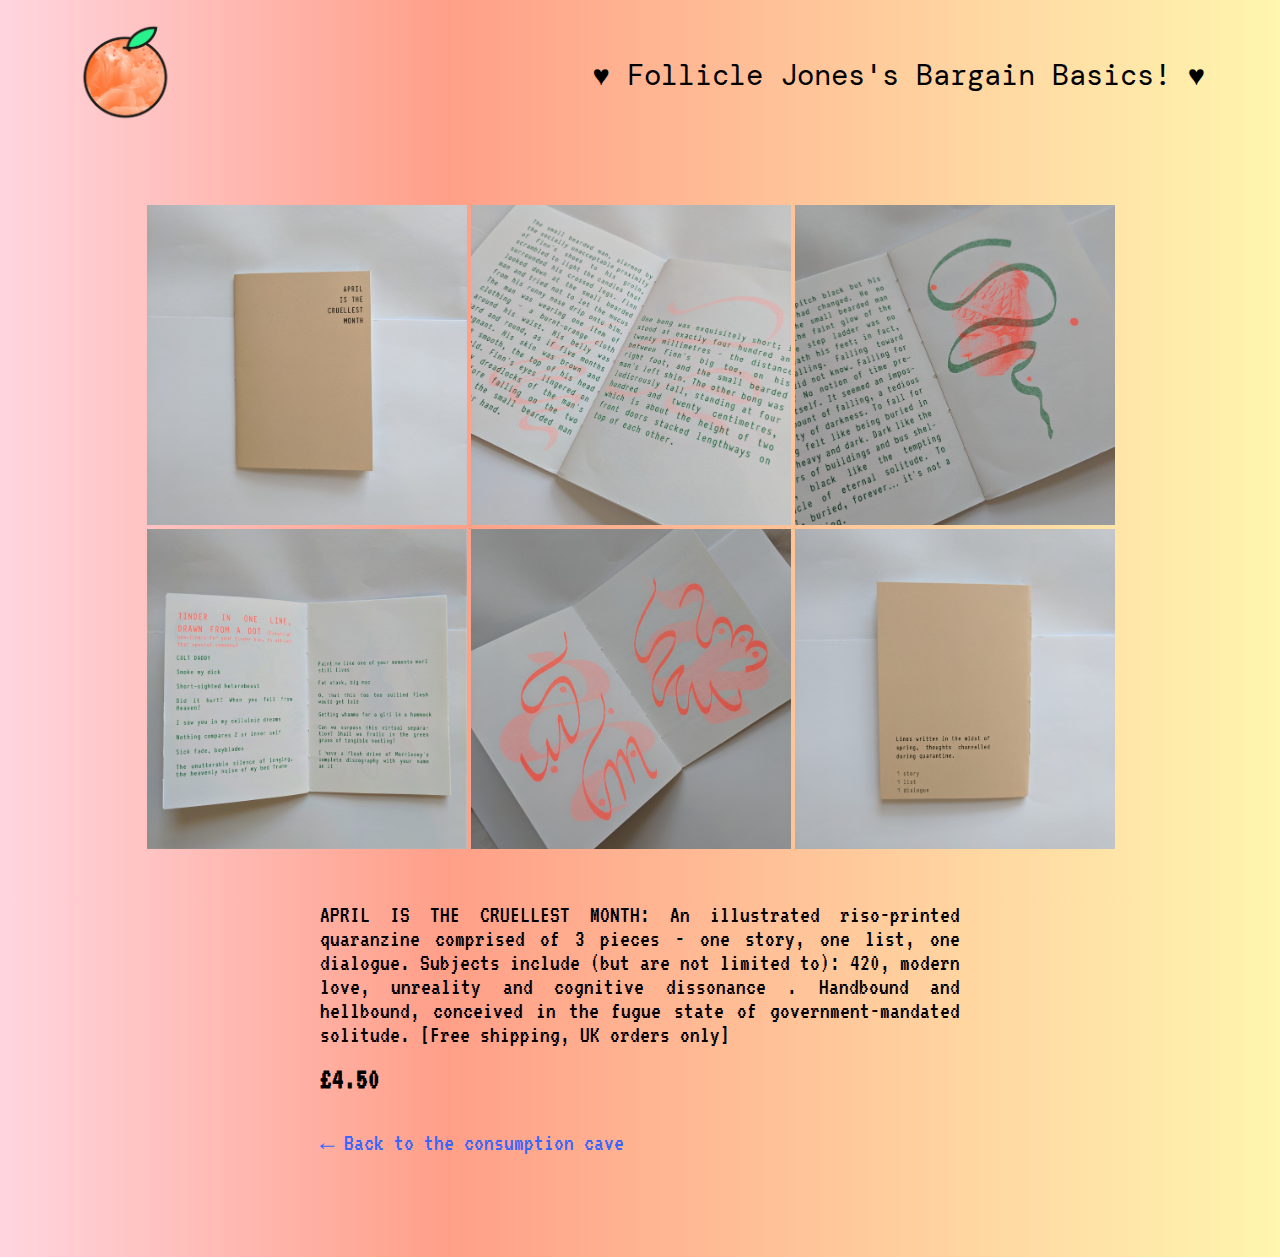
==== april.html @ 6c856542 "Add files via upload" ====
<!DOCTYPE html>
<html lang="en">
<head>
    <!-- Global site tag (gtag.js) - Google Analytics -->
    <script async src="https://www.googletagmanager.com/gtag/js?id=UA-158853264-1"></script>
    <script>
    window.dataLayer = window.dataLayer || [];
    function gtag(){dataLayer.push(arguments);}
    gtag('js', new Date());
    gtag('config', 'UA-158853264-1');
    </script>
    <meta charset="UTF-8">
    <meta name="viewport" content="width=device-width, initial-scale=1.0">
    <meta http-equiv="X-UA-Compatible" content="ie=edge">
    <link href="https://fonts.googleapis.com/css?family=VT323&display=swap" rel="stylesheet">
    <link href="https://fonts.googleapis.com/css2?family=DM+Mono:wght@500&display=swap" rel="stylesheet">
    <link href="style2.css" rel="stylesheet" type="text/css">
    <link rel="icon" type="image/png" href="./images/smile.png">
    <script src="https://ajax.googleapis.com/ajax/libs/jquery/3.4.1/jquery.min.js"></script>
    <title>Off Earth Since Birth</title>
</head>
<body>
    <div class="container">
        <div class="home">
            <a href="index.html">
                <img src="./images/orange.png" class="orange"/>
            </a>
        </div>

        <div class="header">
            <a href="shop.html" class="shop-name">
                &#9829; Follicle Jones's Bargain Basics! &#9829;
            </a>
        </div>

        <div class="gallery">
            <img src="./products/april-cover.jpg" class="gallery-pic"/>
            <img src="./products/april-1.jpg" class="gallery-pic"/>
            <img src="./products/april-2.jpg" class="gallery-pic"/>
            <img src="./products/april-3.jpg" class="gallery-pic"/>
            <img src="./products/april-4.jpg" class="gallery-pic"/>
            <img src="./products/april-back.jpg" class="gallery-pic"/>
        </div>

        <div class="desc">

            <p>
                APRIL IS THE CRUELLEST MONTH: 
                An illustrated riso-printed quaranzine comprised of 3 pieces - one story, 
                one list, one dialogue. Subjects include (but are not limited to): 420, 
                modern love, unreality and cognitive dissonance . Handbound and hellbound, 
                conceived in the fugue state of government-mandated solitude. [Free shipping, UK orders only]
            </p>
            <br/><br/>
            <b>
                £4.50
            </b>
            <br/><br/><br/>
            <a href="shop.html" class="back-link">
                &#8592; Back to the consumption cave
            </a>

        </div>

    </div>

</body>
</html>
---- style2.css ----
@media only screen and (min-width:920px) {
    body {
    margin: 0;
    padding: 0;
    background: linear-gradient(90deg, rgba(255, 213, 223, 1) 0, rgba(255, 159, 136, 1) 35%, rgba(255, 246, 175, 1) 100%);
}
.container {
    display: grid;
    grid-template-columns: 1fr 1fr 1fr;
    grid-template-rows: 150px 1fr 1fr;
    justify-items: center;
    align-items: center;
    width: 100vw;
    height: 100vh;
}
.home {
    grid-row-start: 1;
    grid-column-start: 1;
    justify-self: start;
    padding-left: 75px;
}

.orange {
    max-width: 100px;
    height: auto;
}

.header {
    grid-row-start: 1;
    grid-column: 2 / span 2;
    justify-self: end;
    padding-right: 75px;
}

.shop-name {
    font-family: 'DM Mono', monospace;
    font-size: 1.8rem;
}

p {
    display: inline;
    font-family: VT323, monospace;
    font-size: 1.5rem;
}

b {
    display: inline;
    font-family: VT323, monospace;
    font-size: 1.8rem;
}

a {
    text-decoration: none;
    color: #000;
}
a:hover {
    color: #ff6544;
    transition: .3s;
}

.product-1, .product-2, .product-3 {
    align-self: start;
    padding-top: 125px;
}

.thumbnail {
    width: 25vw;
}

.thumbnail:hover {
    opacity: 60%;
    transition: 0.5s;
}

.gallery {
    grid-row-start: 2;
    grid-column: 1 / 4;
    padding-left: 11.5%;
    padding-top: 55px;
}

.gallery-2 {
    grid-row-start: 2;
    grid-column: 1 / 4;
    padding-left: 25%;
    padding-right: 10%;
    padding-top: 55px;
}

.gallery-pic {
    width: 25vw;
}

.desc {
    grid-row-start: 3;
    grid-column: 1 / 4;
    margin-left: 25%;
    margin-right: 25%;
    padding-top: 50px;
    padding-bottom: 100px;
    text-align: justify;
}

.back-link {
    font-family: VT323, monospace;
    font-size: 1.5rem;
    color: #3567ff;
}

}

@media only screen and (max-width:920px) {
    
body {
    margin: 0;
    padding: 0;
    background: linear-gradient(90deg, rgba(255, 213, 223, 1) 0, rgba(255, 159, 136, 1) 35%, rgba(255, 246, 175, 1) 100%);
}
.container {
    display: grid;
    grid-template-columns: 30px 1fr 30px;
    grid-template-rows: 200px 1fr 1fr 1fr 150px;
    justify-items: center;
    align-items: center;
    width: 100vw;
    height: 100vh;
}
.home {
    display: none;
}

.orange {
    max-width: 100px;
    height: auto;
}

.header {
    grid-row-start: 1;
    grid-column-start: 2;
    text-align: center;
    margin: 20px;
}

.shop-name {
    font-family: 'DM Mono', monospace;
    font-size: 1.8rem;
}

p {
    display: inline;
    font-family: VT323, monospace;
    font-size: 1.5rem;
}

b {
    display: inline;
    font-family: VT323, monospace;
    font-size: 1.8rem;
}

a {
    text-decoration: none;
    color: #000;
}
a:hover {
    color: #ff6544;
    transition: .3s;
}

.product-1 {
    grid-row-start: 2;
    grid-column-start: 2;
    padding-bottom: 30px;
}

.product-2 {
    grid-row-start: 3;
    grid-column-start: 2;
    padding-bottom: 30px;
}

.product-3 {
    grid-row-start: 4;
    grid-column-start: 2;
    padding-bottom: 30px;
}

.thumbnail {
    width: 350px;
    display: block;
}

.thumbnail:hover {
    opacity: 60%;
    transition: 0.5s;
}

.gallery {
    grid-row-start: 2;
    grid-column-start: 2;
    display: grid;
    grid-template-columns: 1fr;
    grid-template-rows: 1fr 1fr 1fr 1fr 1fr 1fr;
}

.gallery-2 {
    grid-row-start: 2;
    grid-column-start: 2;
    display: grid;
    grid-template-columns: 1fr;
    grid-template-rows: 1fr 1fr 1fr 1fr;
}

.gallery-pic {
    padding-bottom: 20px;
    width: 350px;
}

.desc {
    grid-row-start: 3;
    grid-column: 1 / 4;
    margin-left: 15%;
    margin-right: 15%;
    padding-top: 50px;
    padding-bottom: 100px;
    text-align: justify;
}

.back-link {
    font-family: VT323, monospace;
    font-size: 1.5rem;
    color: #3567ff;
}

}
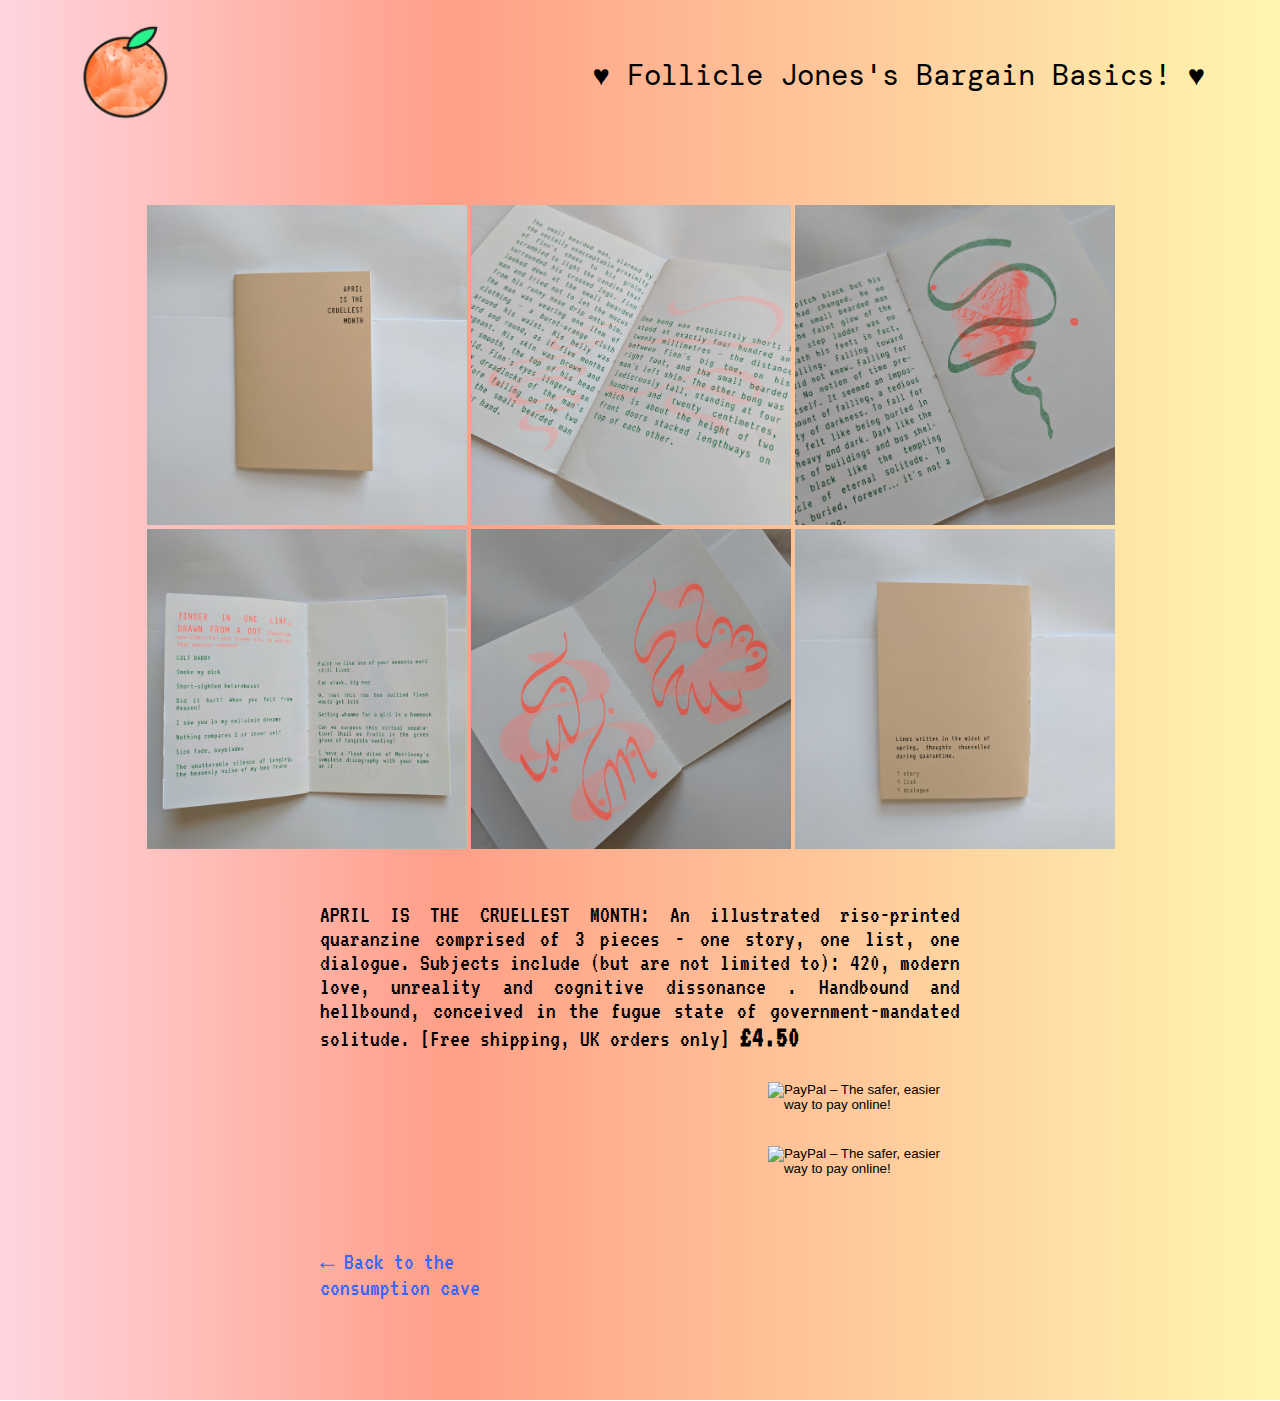
==== commit 003afd9c: "Update april.html" ====
--- a/april.html
+++ b/april.html
@@ -51,13 +51,27 @@
                 modern love, unreality and cognitive dissonance . Handbound and hellbound, 
                 conceived in the fugue state of government-mandated solitude. [Free shipping, UK orders only]
             </p>
-            <br/><br/>
             <b>
                 £4.50
             </b>
+
+            <form class="cart-button" target="paypal" action="https://www.paypal.com/cgi-bin/webscr" method="post">
+                <input type="hidden" name="cmd" value="_s-xclick">
+                <input type="hidden" name="hosted_button_id" value="A7NW6A2H4RVRS">
+                <input type="image" src="https://emmacheung.co.uk/images/cart-button.svg" border="0" name="submit" alt="PayPal – The safer, easier way to pay online!">
+                <img alt="" border="0" src="https://www.paypalobjects.com/en_GB/i/scr/pixel.gif" width="1" height="1">
+            </form>
+
+            <form class="buy-button" target="_blank" action="https://www.paypal.com/cgi-bin/webscr" method="post" target="_top">
+                <input type="hidden" name="cmd" value="_s-xclick">
+                <input type="hidden" name="hosted_button_id" value="M2F9TTJPB2SL6">
+                <input type="image" src="https://emmacheung.co.uk/images/buy-button.svg" border="0" name="submit" alt="PayPal – The safer, easier way to pay online!">
+                <img alt="" border="0" src="https://www.paypalobjects.com/en_GB/i/scr/pixel.gif" width="1" height="1">
+            </form>
+                
             <br/><br/><br/>
             <a href="shop.html" class="back-link">
-                &#8592; Back to the consumption cave
+                &#8592; Back to the <br/> consumption cave
             </a>
 
         </div>
--- a/style2.css
+++ b/style2.css
@@ -1,9 +1,10 @@
 @media only screen and (min-width:920px) {
-    body {
+body {
     margin: 0;
     padding: 0;
     background: linear-gradient(90deg, rgba(255, 213, 223, 1) 0, rgba(255, 159, 136, 1) 35%, rgba(255, 246, 175, 1) 100%);
 }
+
 .container {
     display: grid;
     grid-template-columns: 1fr 1fr 1fr;
@@ -101,6 +102,18 @@
     text-align: justify;
 }
 
+.cart-button {
+    max-width: 175px;
+    padding-top: 30px;
+    padding-left: 70%;
+}
+
+.buy-button {
+    max-width: 175px;
+    padding-top: 15px;
+    padding-left: 70%;
+}
+
 .back-link {
     font-family: VT323, monospace;
     font-size: 1.5rem;
@@ -116,6 +129,7 @@
     padding: 0;
     background: linear-gradient(90deg, rgba(255, 213, 223, 1) 0, rgba(255, 159, 136, 1) 35%, rgba(255, 246, 175, 1) 100%);
 }
+
 .container {
     display: grid;
     grid-template-columns: 30px 1fr 30px;
@@ -186,7 +200,7 @@
 }
 
 .thumbnail {
-    width: 350px;
+    width: 275px;
     display: block;
 }
 
@@ -213,7 +227,7 @@
 
 .gallery-pic {
     padding-bottom: 20px;
-    width: 350px;
+    width: 275px;
 }
 
 .desc {
@@ -228,8 +242,20 @@
 
 .back-link {
     font-family: VT323, monospace;
-    font-size: 1.5rem;
+    font-size: 1.3rem;
     color: #3567ff;
 }
 
-}+.cart-button {
+    max-width: 175px;
+    padding-top: 30px;
+    padding-left: 50%;
+}
+
+.buy-button {
+    max-width: 175px;
+    padding-top: 15px;
+    padding-left: 50%;
+}
+
+}
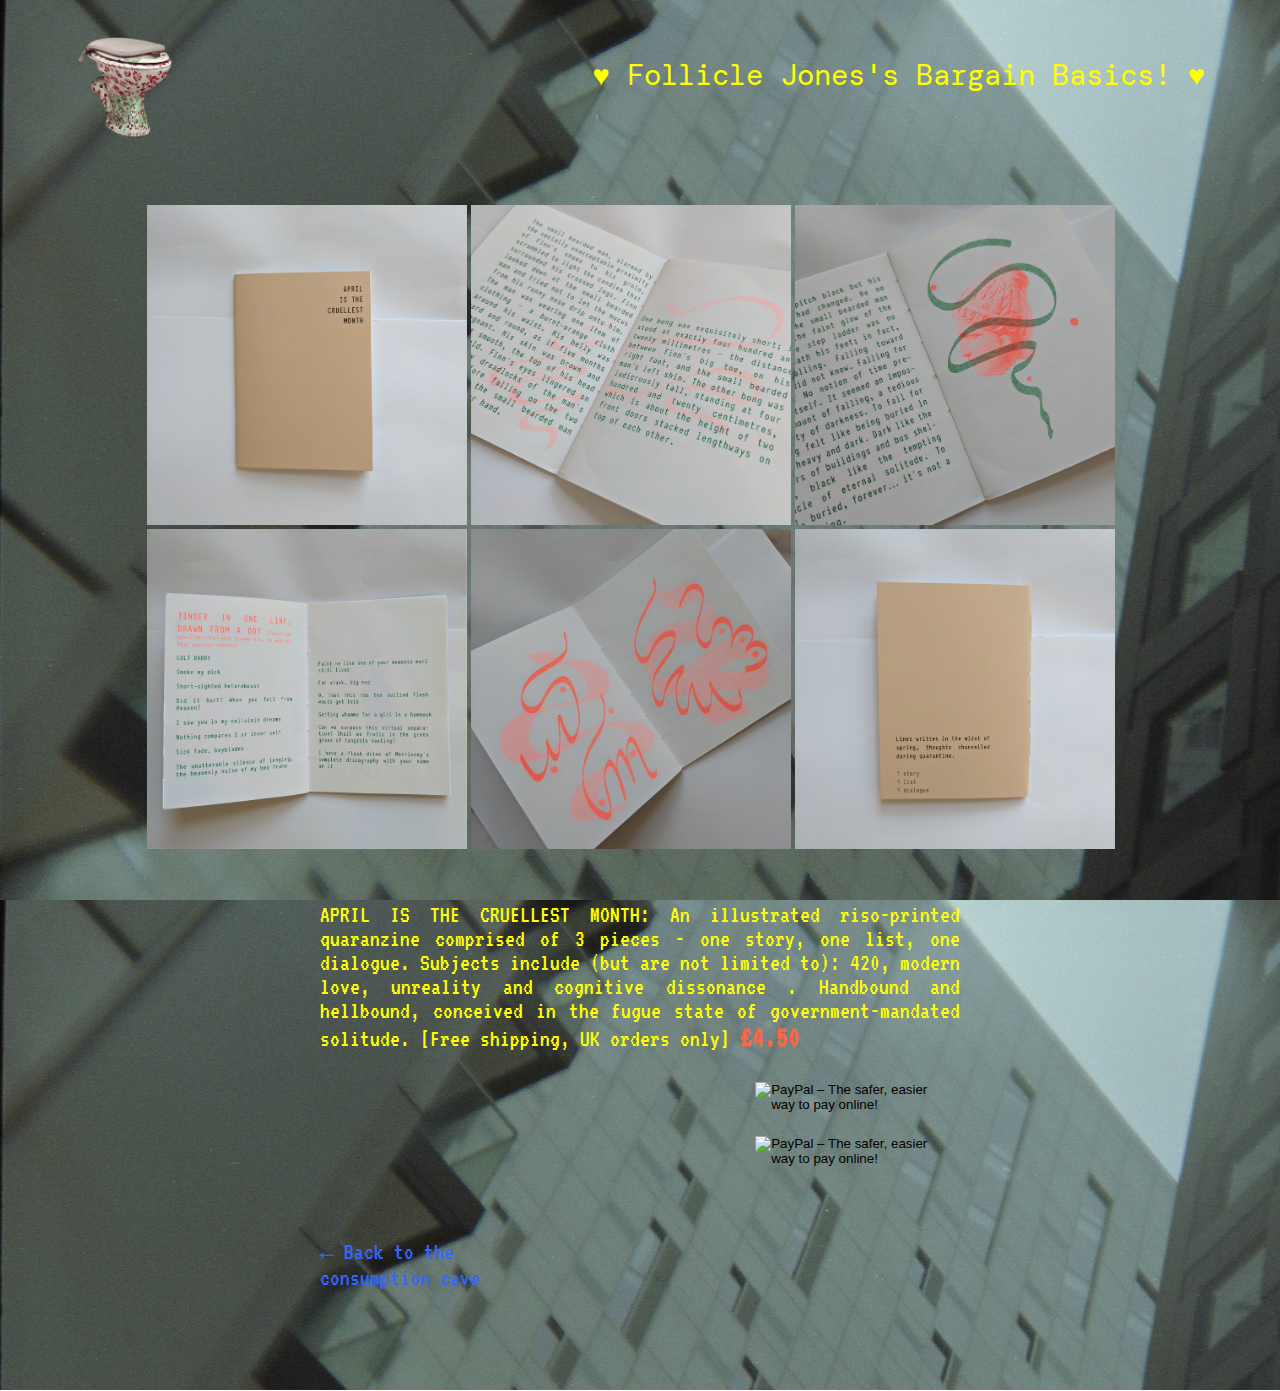
==== commit f5a04b36: "Update april.html" ====
--- a/april.html
+++ b/april.html
@@ -23,7 +23,7 @@
     <div class="container">
         <div class="home">
             <a href="index.html">
-                <img src="./images/orange.png" class="orange"/>
+                <img src="./images/porcelain-beauty.png" class="orange"/>
             </a>
         </div>
 
--- a/style2.css
+++ b/style2.css
@@ -2,7 +2,8 @@
 body {
     margin: 0;
     padding: 0;
-    background: linear-gradient(90deg, rgba(255, 213, 223, 1) 0, rgba(255, 159, 136, 1) 35%, rgba(255, 246, 175, 1) 100%);
+    background-image: url("images/hanimex-old-st-01.jpg");
+    background-size: cover;
 }
 
 .container {
@@ -19,6 +20,7 @@
     grid-column-start: 1;
     justify-self: start;
     padding-left: 75px;
+    padding-top: 30px;
 }
 
 .orange {
@@ -36,18 +38,21 @@
 .shop-name {
     font-family: 'DM Mono', monospace;
     font-size: 1.8rem;
+    color: yellow;
 }
 
 p {
     display: inline;
     font-family: VT323, monospace;
     font-size: 1.5rem;
+    color: yellow;
 }
 
 b {
     display: inline;
     font-family: VT323, monospace;
     font-size: 1.8rem;
+    color: #ff6544;
 }
 
 a {
@@ -105,13 +110,13 @@
 .cart-button {
     max-width: 175px;
     padding-top: 30px;
-    padding-left: 70%;
+    padding-left: 68%;
 }
 
 .buy-button {
     max-width: 175px;
-    padding-top: 15px;
-    padding-left: 70%;
+    padding-top: 5px;
+    padding-left: 68%;
 }
 
 .back-link {
@@ -249,13 +254,13 @@
 .cart-button {
     max-width: 175px;
     padding-top: 30px;
-    padding-left: 50%;
+    padding-left: 47%;
 }
 
 .buy-button {
     max-width: 175px;
-    padding-top: 15px;
-    padding-left: 50%;
-}
-
-}
+    padding-top: 2px;
+    padding-left: 47%;
+}
+
+}
